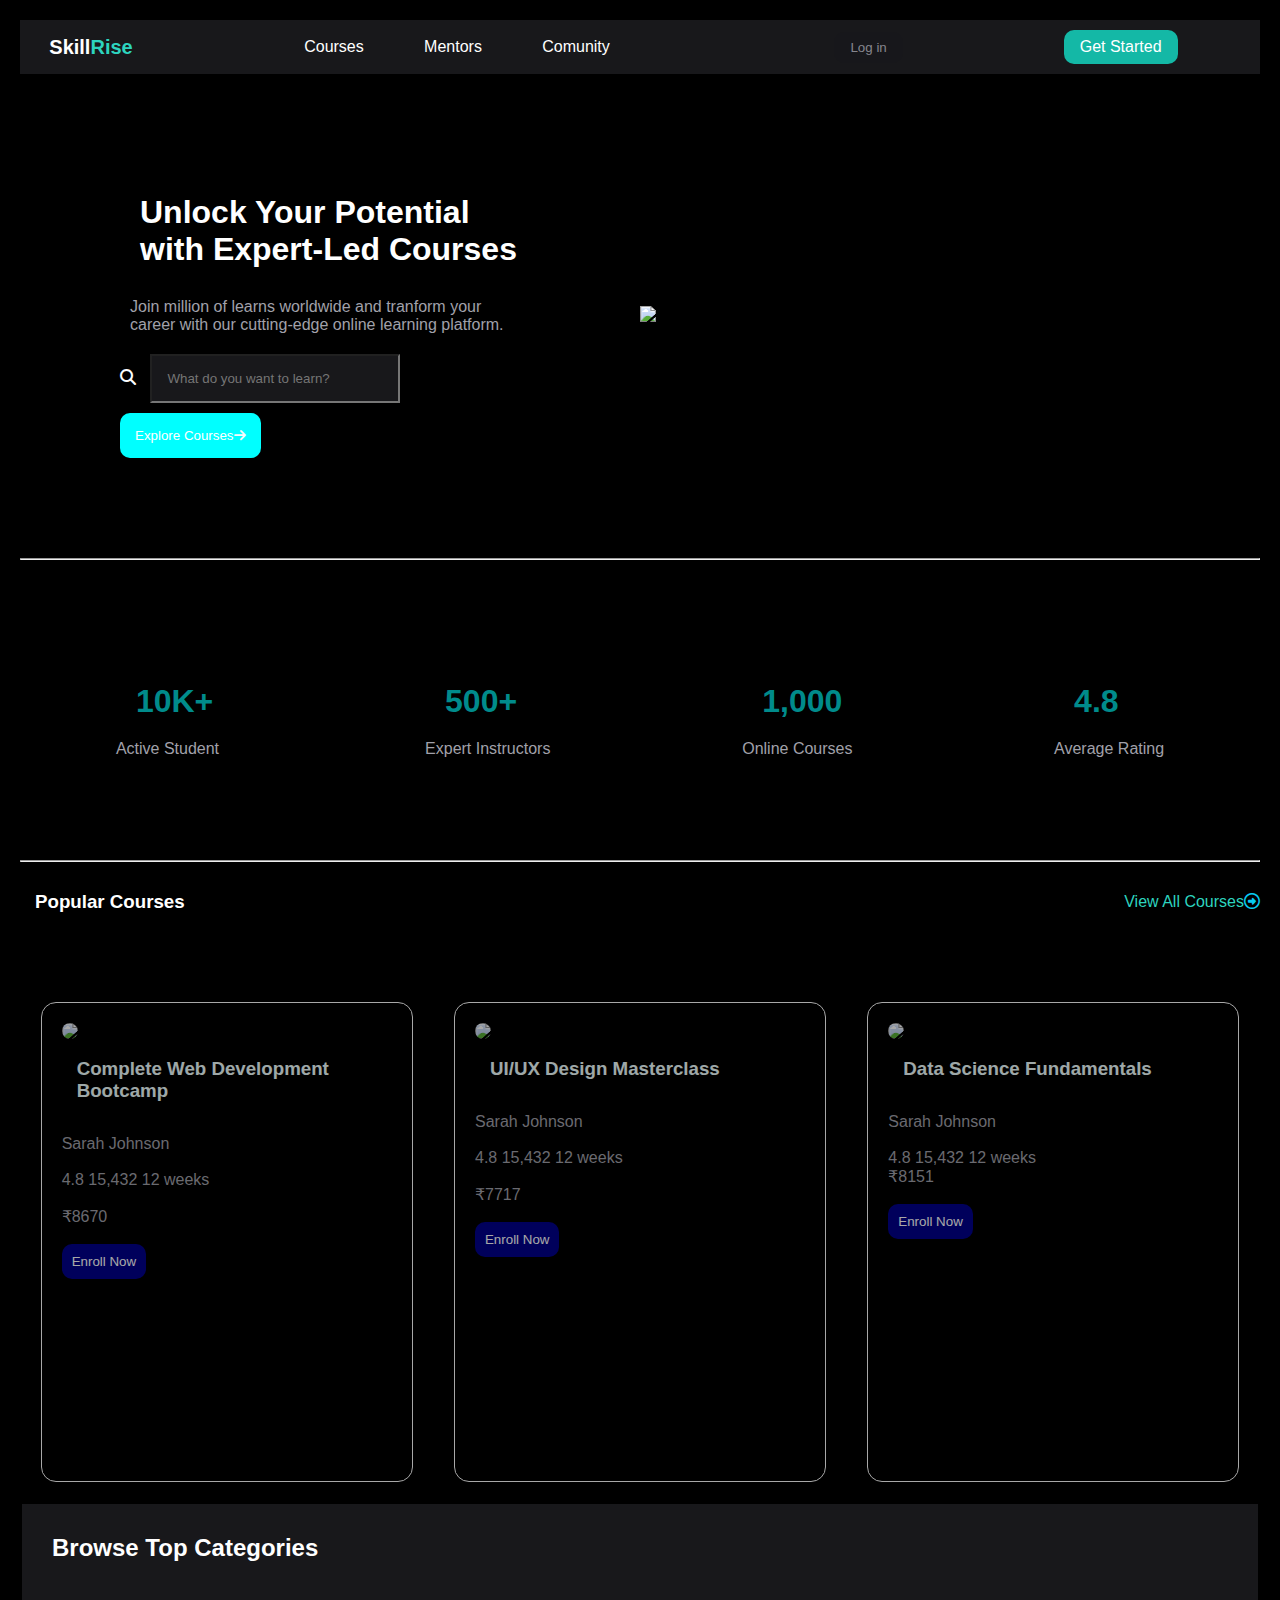
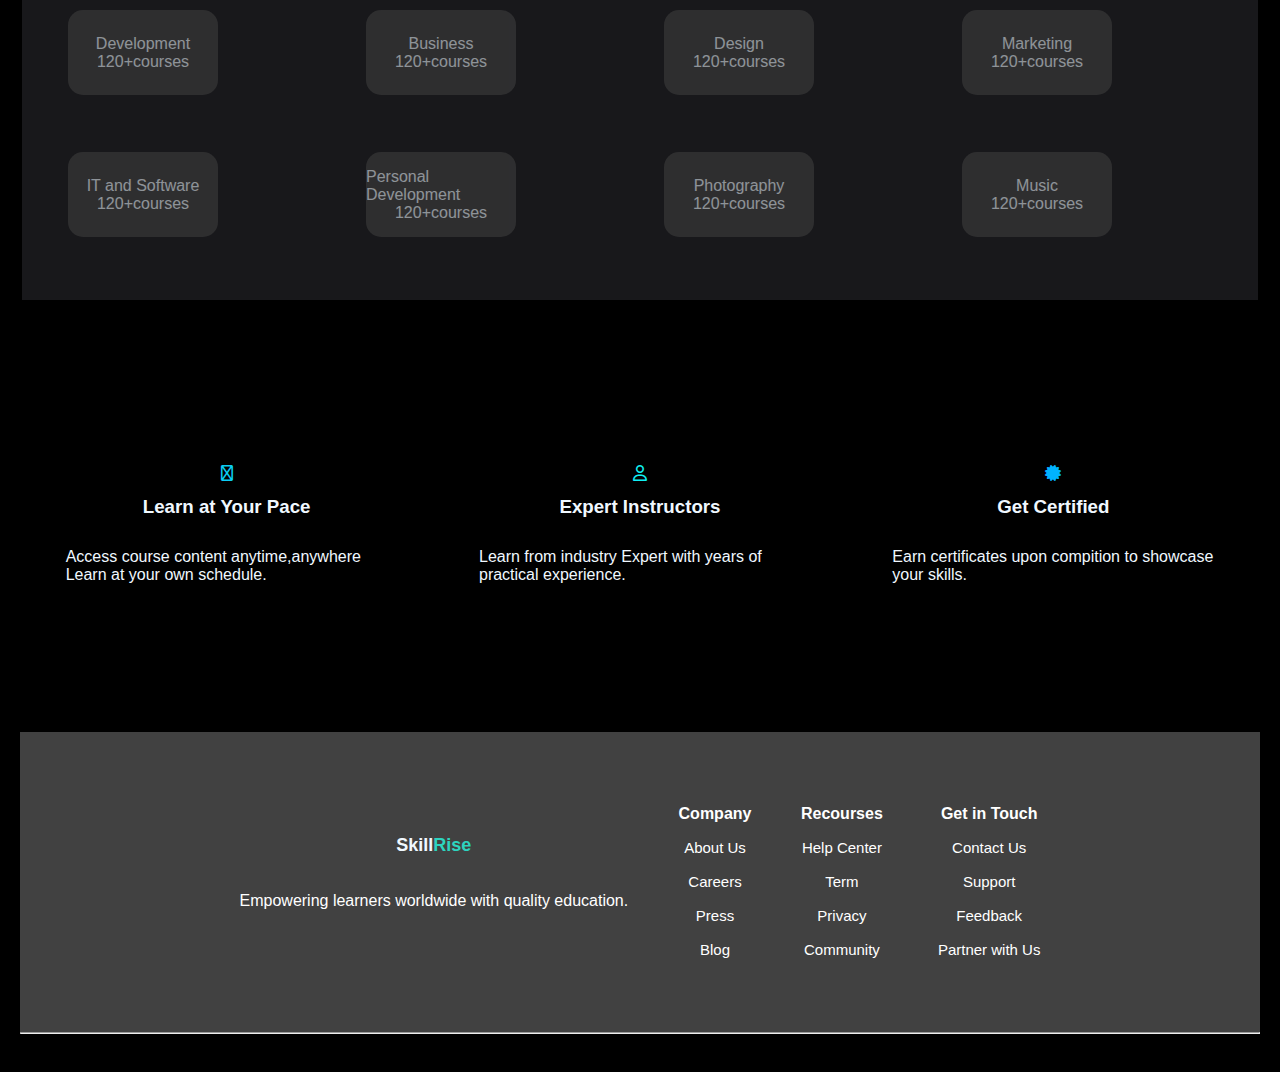
==== HomePage.html @ e0b5f5ec "Add files via upload" ====
<!DOCTYPE html>
<html>
  <head>
    <title>Hello, World!</title>
    <link rel="stylesheet" href="HomeP.css" />
      <link rel="stylesheet" href="https://cdnjs.cloudflare.com/ajax/libs/font-awesome/6.7.2/css/all.min.css" integrity="sha512-Evv84Mr4kqVGRNSgIGL/F/aIDqQb7xQ2vcrdIwxfjThSH8CSR7PBEakCr51Ck+w+/U6swU2Im1vVX0SVk9ABhg==" crossorigin="anonymous" referrerpolicy="no-referrer" />
  </head>
  <body>
    <div id="main">
      <div id="nav">
        <div id="nav1">
          <span>Skill</span>
          <span class="span1">Rise</span>
        </div>
        <div id="nav2">
          <a>Courses</a>
          <a>Mentors</a>
          <a>Comunity</a>
        </div>
        <div id="nav3">
          <button class="btn1"><a href="Login_page.html">Log in</a></button>
          <button class="btn2"><a href="Get_started.html">Get Started</a></button>
        </div>
      </div>
      <div id="containt1">
          <div id="part1">
             <h1>Unlock Your Potential with Expert-Led Courses</h1>
              <p>Join million of learns worldwide and tranform your career with our cutting-edge online learning platform.</p>
              <i class="fa-solid fa-magnifying-glass" style="color: #fbfcfe;"></i>
              <input type="text" placeholder="What do you want to learn?">
              <button>Explore Courses<i class="fa-solid fa-arrow-right" style="color: #f9fafb;"></i></button>
          </div>
          <div id="part2">
              <img src="im.jpg">
          </div>
        </div>
        <hr>
        <div id="box">
            <div class="box1">
                <h1>10K+</h1>
                <p>Active Student</p>
            </div>
            <div class="box1">
                <h1>500+</h1>
                <p>Expert Instructors</p>
            </div>
            <div class="box1">
                <h1>1,000</h1>
                <p>Online Courses</p>
            </div>
            <div class="box1">
                <h1>4.8</h1>
                <p>Average Rating</p>
            </div>
        </div>
        <hr>
        <div id="area">
            <div id="item">
                <h3>Popular Courses</h3>
                <a>View All Courses<i class="fa-regular fa-circle-right" style="color: #07cbf2;"></i></a>
            </div>
            <div id="cards">
                <div class="card">
                    <img src="develop.jpg">
                    <h3>Complete Web Development Bootcamp</h3><br>
                    <p>Sarah Johnson</p><br>
                    <p>4.8  15,432  12 weeks</p><br>
                    <p>₹8670</p><br>
                    <button>Enroll Now </button>
                </div>
                 <div class="card">
                    <img src="UI_UX.jpg">
                    <h3>UI/UX Design Masterclass</h3><br>
                    <p>Sarah Johnson</p><br>
                    <p>4.8  15,432  12 weeks</p><br>
                    <p>₹7717</p><br>
                    <button>Enroll Now </button>
                </div>
                 <div class="card">
                    <img src="DataScience.jpg">
                    <h3>Data Science Fundamentals</h3><br>
                    <p>Sarah Johnson</p><br>
                    <p>4.8  15,432  12 weeks</p>
                    <p>₹8151</p><br>
                    <button>Enroll Now </button>
                </div>
            </div>
        </div>
        <div id="categories">
            <h2> Browse Top Categories</h2>
             <div id="courses_type">
                <div class="typ-one"> 
                    <p>Development</p>
                    <p>120+courses</p>
                </div>
                <div class="typ-one"> 
                    <p>Business </p>
                    <p>120+courses</p>
                </div>
                <div class="typ-one"> 
                    <p>Design</p>
                    <p>120+courses</p>
                </div>
                <div class="typ-one"> 
                    <p>Marketing</p>
                    <p>120+courses</p>
                </div>
                <div class="typ-one"> 
                    <p>IT and Software</p>
                    <p>120+courses</p>
                </div>
                <div class="typ-one"> 
                    <p>Personal Development</p>
                    <p>120+courses</p>
                </div>
                <div class="typ-one"> 
                    <p>Photography</p>
                    <p>120+courses</p>
                </div>
                <div class="typ-one"> 
                    <p>Music</p>
                    <p>120+courses</p>
                </div>
          </div>
        </div>
        <div id="div-box">
            <div class="box2">
                <i class="fa-regular fa-book-open" style="color: #0bcdf4;"></i>
                <h3>Learn at Your Pace</h3>
                <p>Access course content anytime,anywhere Learn at your own schedule.</p>
            </div>
            <div class="box2">
                <i class="fa-regular fa-user" style="color: #10f0f4;"></i>
                <h3>Expert Instructors</h3>
                <p>Learn from industry Expert with years of practical experience.</p>
            </div>
            <div class="box2">
                <i class="fa-solid fa-certificate" style="color: #00b3ff;"></i>
                <h3>Get Certified</h3>
                <p>Earn certificates upon compition to showcase your skills.</p>
            </div>
        </div>
        <div id="footer">
                <ul>
                    <li><p class="skill">Skill</p><p class="rise">Rise</p></li>
                    <li><p class="second">Empowering learners worldwide with quality education.</p></li>
                </ul>
                <ul>
                    <li class="footer-item">Company</li>
                    <li><a href="HomePage.html">About Us</a></li>
                    <li><a href="HomePage.html">Careers</a></li>
                    <li><a href="HomePage.html">Press</a></li>
                    <li><a href="HomePage.html">Blog</a></li>
                </ul>
                <ul>
                    <li class="footer-item">Recourses</li>
                    <li><a href="HomePage.html">Help Center</a></li>
                    <li><a href="HomePage.html">Term</a></li>
                    <li><a href="HomePage.html">Privacy</a></li>
                    <li><a href="HomePage.html">Community</a></li>
                </ul>
                <ul>
                    <li class="footer-item">Get in Touch</li>
                    <li><a href="HomePage.html">Contact Us </a></li>
                    <li><a href="HomePage.html">Support</a></li>
                    <li><a href="HomePage.html">Feedback</a></li>
                    <li><a href="HomePage.html">Partner with Us</a></li>
                </ul>
        </div>
        <hr>
        <div class="last-section">
            <p>2025 SkillRise.All rights reserved. </p>
        </div>
    </div>   
  </body>
</html>
---- HomeP.css ----
*{
  padding:0px;
  margin:0px;
  box-sizing:border-box;
    font-family: sans-serif;
}
html,body{
  width:100%;
  height:100%;
    background-color:black;
}
#main{
    width:100%;
    padding:20px;
    background-color:black;

}
#nav{
  width:100%;
  height:30%;
    padding: 10px;
  background-color:#18181B;
  display: flex;
  justify-content:space-between;
  align-items:center;
 
}  
#nav1{
   width:10%;
   font-weight: bold;
   font-size: 20px;
    color:#FFFFFF;
    display: flex;
    justify-content: center;
    align-items:center;
}
#nav2{
  width:30%;
  color:#ffffff;
  display: flex;
  justify-content:space-around;
  align-items:center;
}
#nav3{
  width:40%;
  display: flex;
  justify-content:space-around;
  align-items:center;
}
button{
    border:white;
    border-radius: 10px;
}
.btn1{
    background-color:#18181Bcc;
    color:#A1A1AA;
    padding: 8px 16px;
}
.btn1 a{
    text-decoration: none;
    color:#A1A1AA;
}
.btn1 ,.btn2:hover{
    opacity: .8;
}
.btn2 a{
    text-decoration: none;
    color:#ffffff;
}
.btn2{
    background-color:#14B8A6;
    color:#ffffff;
    font-size: 16px;
    padding:8px 16px;
    margin: 0px 0px 0px 16px;
}
.span1{
    color:#2DD4BF;
}
#nav #nav1 span:hover{
    background-color:white;
    opacity:0.2;
}
#nav #nav2 a:hover{
    background-color:black;
    opacity:0.1;
    color:aliceblue;
}
#nav #nav3 button:hover{
    background-color:black;
    opacity:0.1;
    color:aliceblue;
}
#containt1{
    width:100%;
    height:50%;
    background-color:#000000;
    display:flex;
    justify-content: space-between;
    align-items: center;
}
#part1{
    width:50%;
    color:#ffffff;
    padding:100px;
}
#part2{
    width:50%;
}
 #part2 img{
            width:40rem;
        }
h1{
    padding: 20px;
    font-weight: bolder;
}
#part1 p{
    margin:10px;
    color:#A1A1AA;
}
#part1 input{
    width:250px;
    padding:15px;
    margin: 10px;
    background-color: #18181B;
    color:#A1A1AA;    
}

#part1 button{
    padding: 15px;
    background-color:aqua;
    color:white;
    border-radius: 10px;
}
hr{
    color:#A1A1AA;
}
#box{
    width:100%;
    height: 300px;
    display: flex;
    justify-content: space-around;
    align-items: center;
}
.box1 h1{
    color:darkcyan;
}
.box1 p{
    color:#A1A1AA;
}
#area{
    width:100%;
    height:600px;
}
#item{
    width:100%;
    height:80px;
    display: flex;
    justify-content: space-between;
    align-items: center;
}
#item h3{
    color:white;
}
#item a{
    color:#2DD4BF;
}
#cards{
    width:100%;
    height:600px;
    display: flex;
    justify-content: space-around;
    align-items: center;
}
.card{
    width:30%;
    height:480px;
    background-color:black;
    opacity:0.66;
    border:1px solid white;
    padding:20px;
    border-radius: 15px;
}
 .card img{
            width:100%;
            border-radius: 15px;
        }
.card h3{
    color:azure;
}
.card p{
    color:#A1A1AA;
}
.card button{
    background-color: darkblue;
    color:white;
    padding:10px;
    border-radius:10px;
}
#categories{
    width:100%;
    height:400px;
    background-color: #18181B;
    padding:30px;
    border:2px solid black;
    margin-top:40px;
    margin-bottom: 30px;
    
}
h2{
    color:white;
    font-weight: bold;
    margin-bottom:2em;
}
#courses_type{
    width:100%;
    height:80%;
    display:grid;
    grid-template-columns: auto auto auto auto;
    grid-gap: 1em;
    margin-left: 1em;
}
.typ-one{
    width:150px;
    height:85px;
    background-color:#414141;
    opacity:0.55;
    color:aliceblue;
    font-weight:450;
    font-size: 16px;
    border-radius:15px;
    display: flex;
    flex-direction: column;
    justify-content: center;
    align-items: center; 
}
#div-box{
    width:100%;
    height:400px;
    background-color: black;
    display: flex;
    justify-content: space-around;
    align-items:center;
    
}
#div-box .box2{
    width:30%;
    color:aliceblue;
    padding:10px;
    display: flex;
    flex-direction: column;
    align-items: center;
}
.box2 p,h3{
    padding:15px;
}
#footer{
    width:100%;
    height:300px;
    background-color:#414141;
    display: flex;
    justify-content: center;
    align-items: center;
}
#footer ul{
     display: flex;
    flex-direction: column;
    justify-content:space-around;
    align-items: center;
}
#footer ul li{
    color:white;
    list-style: none;
    padding: 8px;
}
#footer ul li .second{
    padding: 20px;
}
#footer ul li a{
    padding: 20px;
    font-size:15px;
    text-decoration: none;
    color:white;
}
#footer ul li .skill{
    font-weight:bold;
    color:aliceblue;
    display: inline;
    font-size:18px;
}
#footer ul li .rise{
    font-weight:bold;
    color:#2DD4BF;
    display: inline;
    font-size:18px;
}
#footer ul .footer-item{
    font-weight: bold;
}
#containt1 .last-section{
    width:100%;
    height:100px;
    background-color: black;
    color:#A1A1AA;
}
#containt1 .last-section p{
    color:#A1A1AA;
    padding: 5px;
}
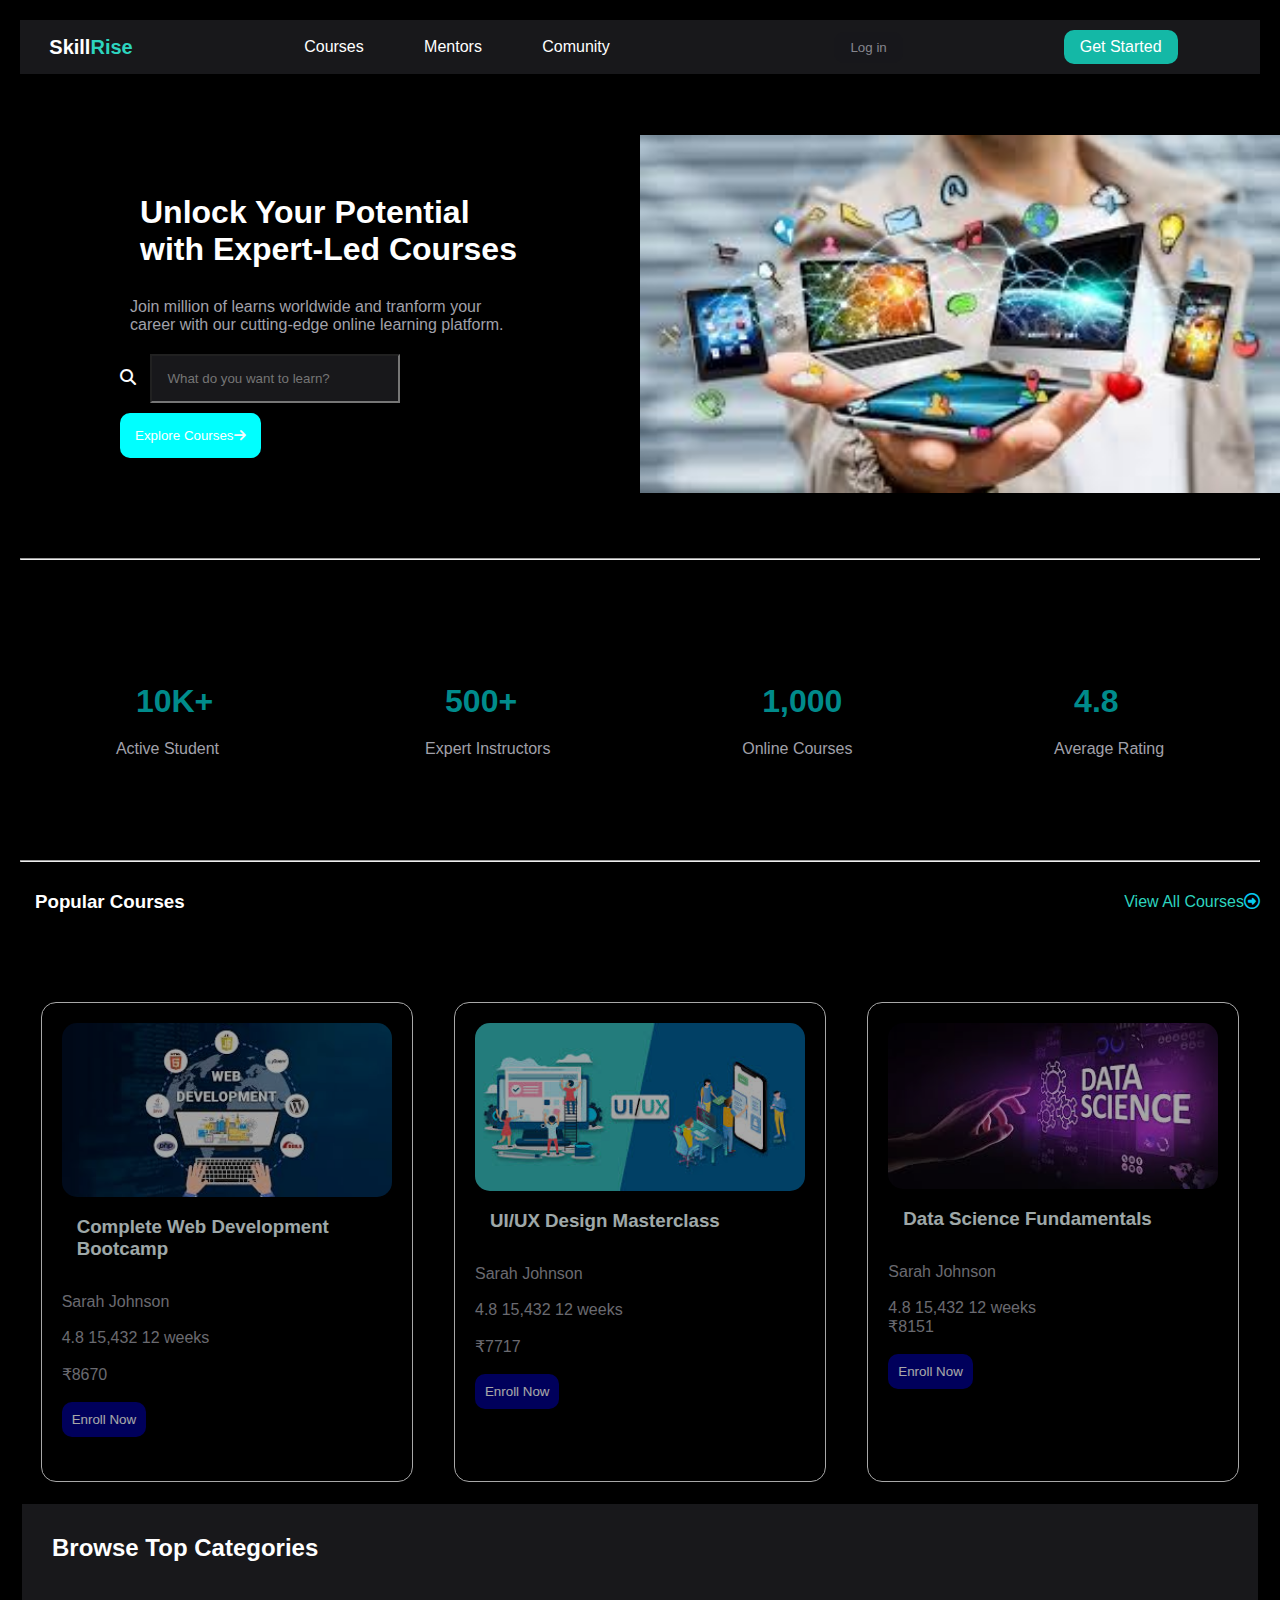
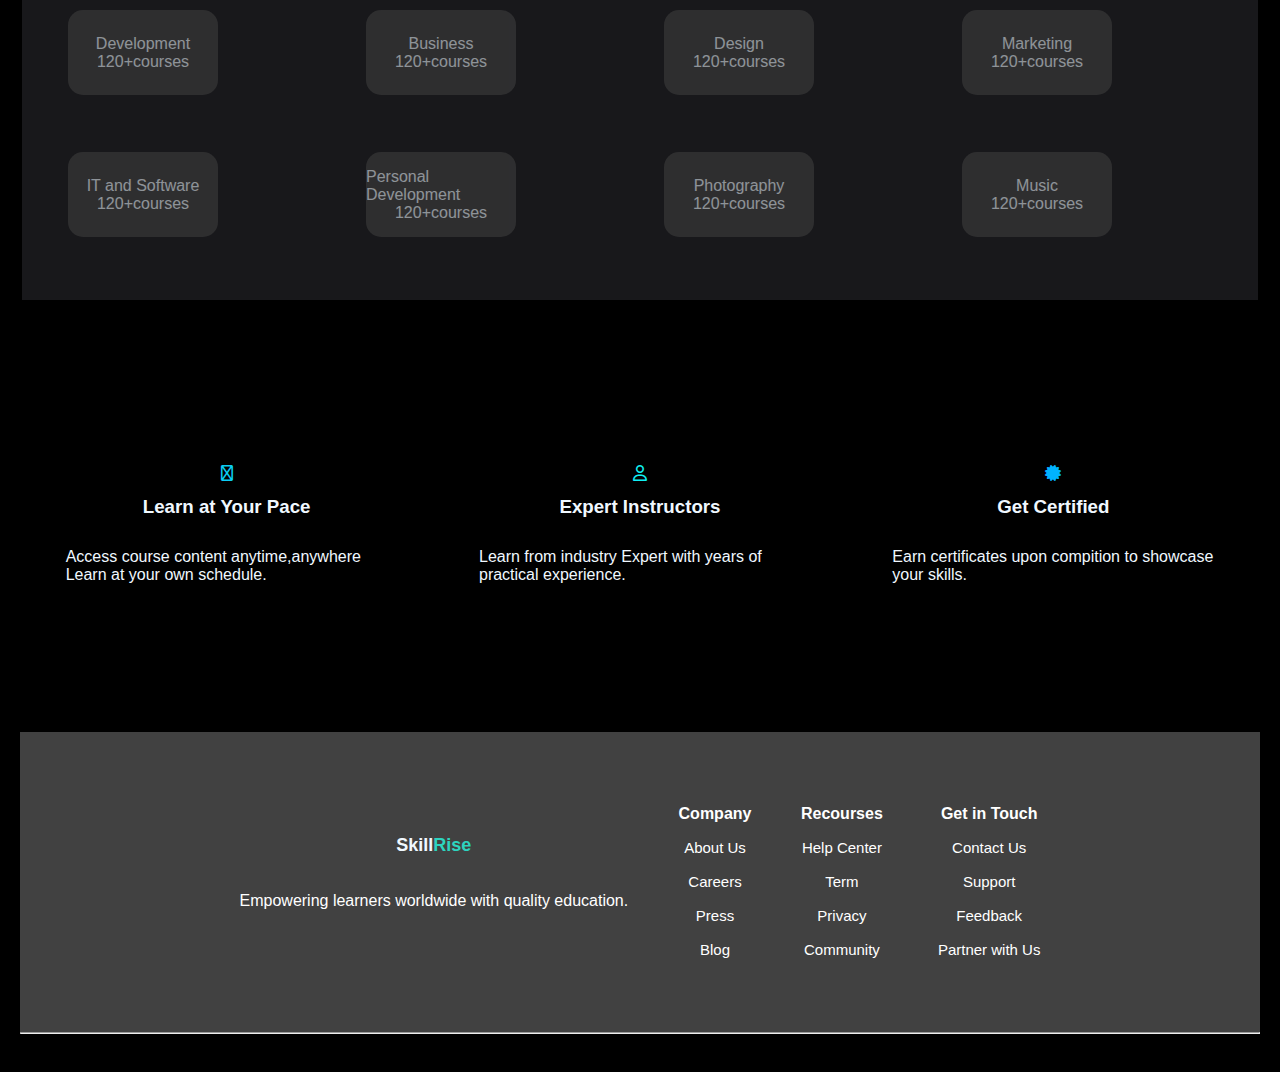
==== commit 61af42e3: "." ====
--- a/HomePage.html
+++ b/HomePage.html
@@ -2,7 +2,7 @@
 <html>
   <head>
     <title>Hello, World!</title>
-    <link rel="stylesheet" href="HomeP.css" />
+    <link rel="stylesheet" href="css/HomeP.css" />
       <link rel="stylesheet" href="https://cdnjs.cloudflare.com/ajax/libs/font-awesome/6.7.2/css/all.min.css" integrity="sha512-Evv84Mr4kqVGRNSgIGL/F/aIDqQb7xQ2vcrdIwxfjThSH8CSR7PBEakCr51Ck+w+/U6swU2Im1vVX0SVk9ABhg==" crossorigin="anonymous" referrerpolicy="no-referrer" />
   </head>
   <body>
@@ -18,8 +18,8 @@
           <a>Comunity</a>
         </div>
         <div id="nav3">
-          <button class="btn1"><a href="Login_page.html">Log in</a></button>
-          <button class="btn2"><a href="Get_started.html">Get Started</a></button>
+          <button class="btn1"><a href="html/Login_page.html">Log in</a></button>
+          <button class="btn2"><a href="html/Get_started.html">Get Started</a></button>
         </div>
       </div>
       <div id="containt1">
@@ -31,7 +31,7 @@
               <button>Explore Courses<i class="fa-solid fa-arrow-right" style="color: #f9fafb;"></i></button>
           </div>
           <div id="part2">
-              <img src="im.jpg">
+              <img src="images/im.jpg">
           </div>
         </div>
         <hr>
@@ -61,7 +61,7 @@
             </div>
             <div id="cards">
                 <div class="card">
-                    <img src="develop.jpg">
+                    <img src="images/develop.jpg">
                     <h3>Complete Web Development Bootcamp</h3><br>
                     <p>Sarah Johnson</p><br>
                     <p>4.8  15,432  12 weeks</p><br>
@@ -69,7 +69,7 @@
                     <button>Enroll Now </button>
                 </div>
                  <div class="card">
-                    <img src="UI_UX.jpg">
+                    <img src="images/UI_UX.jpg">
                     <h3>UI/UX Design Masterclass</h3><br>
                     <p>Sarah Johnson</p><br>
                     <p>4.8  15,432  12 weeks</p><br>
@@ -77,7 +77,7 @@
                     <button>Enroll Now </button>
                 </div>
                  <div class="card">
-                    <img src="DataScience.jpg">
+                    <img src="images/DataScience.jpg">
                     <h3>Data Science Fundamentals</h3><br>
                     <p>Sarah Johnson</p><br>
                     <p>4.8  15,432  12 weeks</p>
--- a/css/HomeP.css
+++ b/css/HomeP.css
@@ -0,0 +1,313 @@
+*{
+  padding:0px;
+  margin:0px;
+  box-sizing:border-box;
+    font-family: sans-serif;
+}
+html,body{
+  width:100%;
+  height:100%;
+    background-color:black;
+}
+#main{
+    width:100%;
+    padding:20px;
+    background-color:black;
+
+}
+#nav{
+  width:100%;
+  height:30%;
+    padding: 10px;
+  background-color:#18181B;
+  display: flex;
+  justify-content:space-between;
+  align-items:center;
+ 
+}  
+#nav1{
+   width:10%;
+   font-weight: bold;
+   font-size: 20px;
+    color:#FFFFFF;
+    display: flex;
+    justify-content: center;
+    align-items:center;
+}
+#nav2{
+  width:30%;
+  color:#ffffff;
+  display: flex;
+  justify-content:space-around;
+  align-items:center;
+}
+#nav3{
+  width:40%;
+  display: flex;
+  justify-content:space-around;
+  align-items:center;
+}
+button{
+    border:white;
+    border-radius: 10px;
+}
+.btn1{
+    background-color:#18181Bcc;
+    color:#A1A1AA;
+    padding: 8px 16px;
+}
+.btn1 a{
+    text-decoration: none;
+    color:#A1A1AA;
+}
+.btn1 ,.btn2:hover{
+    opacity: .8;
+}
+.btn2 a{
+    text-decoration: none;
+    color:#ffffff;
+}
+.btn2{
+    background-color:#14B8A6;
+    color:#ffffff;
+    font-size: 16px;
+    padding:8px 16px;
+    margin: 0px 0px 0px 16px;
+}
+.span1{
+    color:#2DD4BF;
+}
+#nav #nav1 span:hover{
+    background-color:white;
+    opacity:0.2;
+}
+#nav #nav2 a:hover{
+    background-color:black;
+    opacity:0.1;
+    color:aliceblue;
+}
+#nav #nav3 button:hover{
+    background-color:black;
+    opacity:0.1;
+    color:aliceblue;
+}
+#containt1{
+    width:100%;
+    height:50%;
+    background-color:#000000;
+    display:flex;
+    justify-content: space-between;
+    align-items: center;
+}
+#part1{
+    width:50%;
+    color:#ffffff;
+    padding:100px;
+}
+#part2{
+    width:50%;
+}
+ #part2 img{
+            width:40rem;
+        }
+h1{
+    padding: 20px;
+    font-weight: bolder;
+}
+#part1 p{
+    margin:10px;
+    color:#A1A1AA;
+}
+#part1 input{
+    width:250px;
+    padding:15px;
+    margin: 10px;
+    background-color: #18181B;
+    color:#A1A1AA;    
+}
+
+#part1 button{
+    padding: 15px;
+    background-color:aqua;
+    color:white;
+    border-radius: 10px;
+}
+hr{
+    color:#A1A1AA;
+}
+#box{
+    width:100%;
+    height: 300px;
+    display: flex;
+    justify-content: space-around;
+    align-items: center;
+}
+.box1 h1{
+    color:darkcyan;
+}
+.box1 p{
+    color:#A1A1AA;
+}
+#area{
+    width:100%;
+    height:600px;
+}
+#item{
+    width:100%;
+    height:80px;
+    display: flex;
+    justify-content: space-between;
+    align-items: center;
+}
+#item h3{
+    color:white;
+}
+#item a{
+    color:#2DD4BF;
+}
+#cards{
+    width:100%;
+    height:600px;
+    display: flex;
+    justify-content: space-around;
+    align-items: center;
+}
+.card{
+    width:30%;
+    height:480px;
+    background-color:black;
+    opacity:0.66;
+    border:1px solid white;
+    padding:20px;
+    border-radius: 15px;
+}
+ .card img{
+            width:100%;
+            border-radius: 15px;
+        }
+.card h3{
+    color:azure;
+}
+.card p{
+    color:#A1A1AA;
+}
+.card button{
+    background-color: darkblue;
+    color:white;
+    padding:10px;
+    border-radius:10px;
+}
+#categories{
+    width:100%;
+    height:400px;
+    background-color: #18181B;
+    padding:30px;
+    border:2px solid black;
+    margin-top:40px;
+    margin-bottom: 30px;
+    
+}
+h2{
+    color:white;
+    font-weight: bold;
+    margin-bottom:2em;
+}
+#courses_type{
+    width:100%;
+    height:80%;
+    display:grid;
+    grid-template-columns: auto auto auto auto;
+    grid-gap: 1em;
+    margin-left: 1em;
+}
+.typ-one{
+    width:150px;
+    height:85px;
+    background-color:#414141;
+    opacity:0.55;
+    color:aliceblue;
+    font-weight:450;
+    font-size: 16px;
+    border-radius:15px;
+    display: flex;
+    flex-direction: column;
+    justify-content: center;
+    align-items: center; 
+}
+#div-box{
+    width:100%;
+    height:400px;
+    background-color: black;
+    display: flex;
+    justify-content: space-around;
+    align-items:center;
+    
+}
+#div-box .box2{
+    width:30%;
+    color:aliceblue;
+    padding:10px;
+    display: flex;
+    flex-direction: column;
+    align-items: center;
+}
+.box2 p,h3{
+    padding:15px;
+}
+#footer{
+    width:100%;
+    height:300px;
+    background-color:#414141;
+    display: flex;
+    justify-content: center;
+    align-items: center;
+}
+#footer ul{
+     display: flex;
+    flex-direction: column;
+    justify-content:space-around;
+    align-items: center;
+}
+#footer ul li{
+    color:white;
+    list-style: none;
+    padding: 8px;
+}
+#footer ul li .second{
+    padding: 20px;
+}
+#footer ul li a{
+    padding: 20px;
+    font-size:15px;
+    text-decoration: none;
+    color:white;
+}
+#footer ul li .skill{
+    font-weight:bold;
+    color:aliceblue;
+    display: inline;
+    font-size:18px;
+}
+#footer ul li .rise{
+    font-weight:bold;
+    color:#2DD4BF;
+    display: inline;
+    font-size:18px;
+}
+#footer ul .footer-item{
+    font-weight: bold;
+}
+#containt1 .last-section{
+    width:100%;
+    height:100px;
+    background-color: black;
+    color:#A1A1AA;
+}
+#containt1 .last-section p{
+    color:#A1A1AA;
+    padding: 5px;
+}
+
+
+
+
